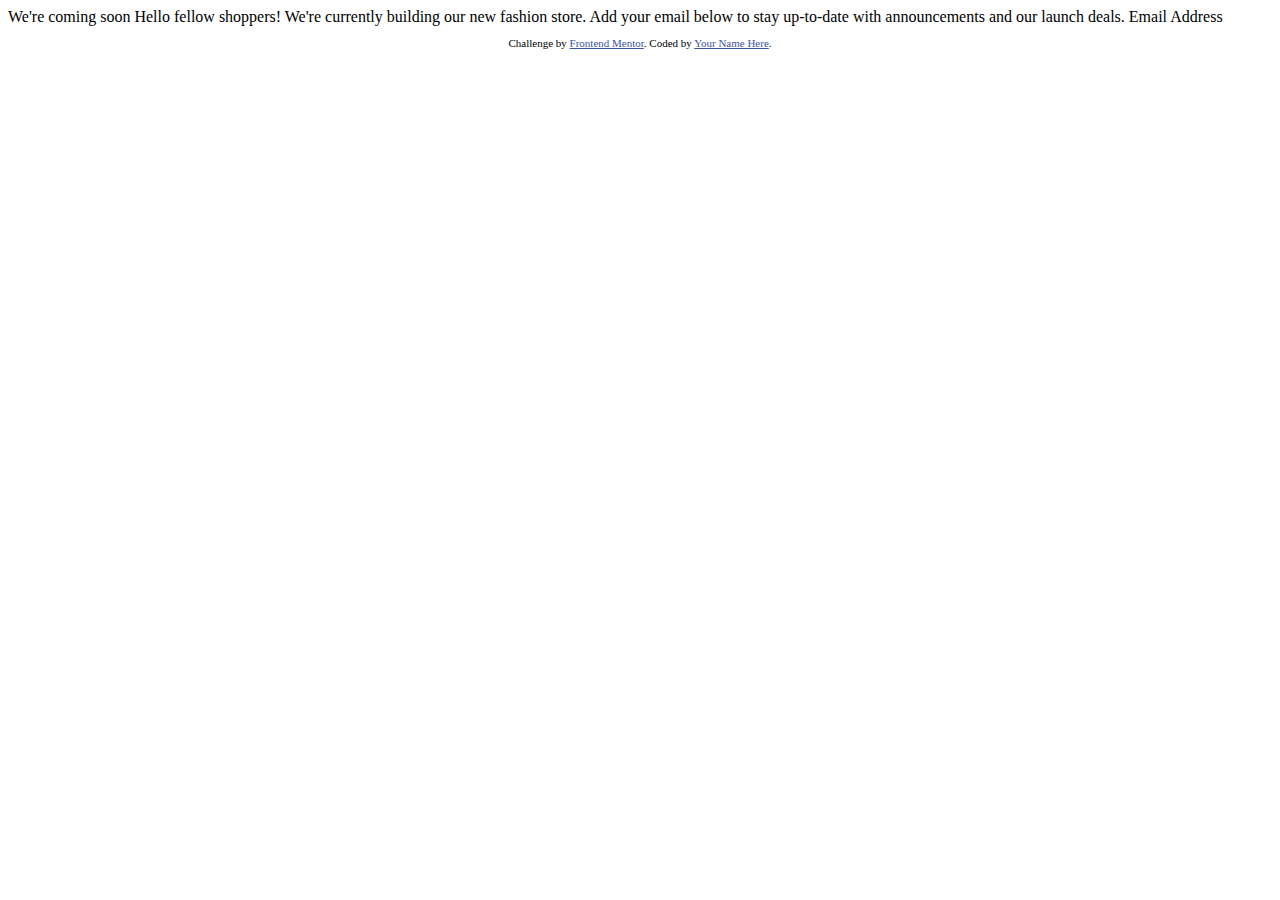
==== base-apparel-coming-soon-master/index.html @ 88986e2b "init commit projeto 6" ====
<!DOCTYPE html>
<html lang="en">
<head>
  <meta charset="UTF-8">
  <meta name="viewport" content="width=device-width, initial-scale=1.0"> <!-- displays site properly based on user's device -->

  <link rel="icon" type="image/png" sizes="32x32" href="./images/favicon-32x32.png">
  
  <title>Frontend Mentor | Base Apparel coming soon page</title>

  <!-- Feel free to remove these styles or customise in your own stylesheet 👍 -->
  <style>
    .attribution { font-size: 11px; text-align: center; }
    .attribution a { color: hsl(228, 45%, 44%); }
  </style>
</head>
<body>

  We're coming soon

  Hello fellow shoppers! We're currently building our new fashion store. 
  Add your email below to stay up-to-date with announcements and our launch deals.

  Email Address
  
  <footer>
    <p class="attribution">
      Challenge by <a href="https://www.frontendmentor.io?ref=challenge" target="_blank">Frontend Mentor</a>. 
      Coded by <a href="#">Your Name Here</a>.
    </p>
  </footer>
</body>
</html>
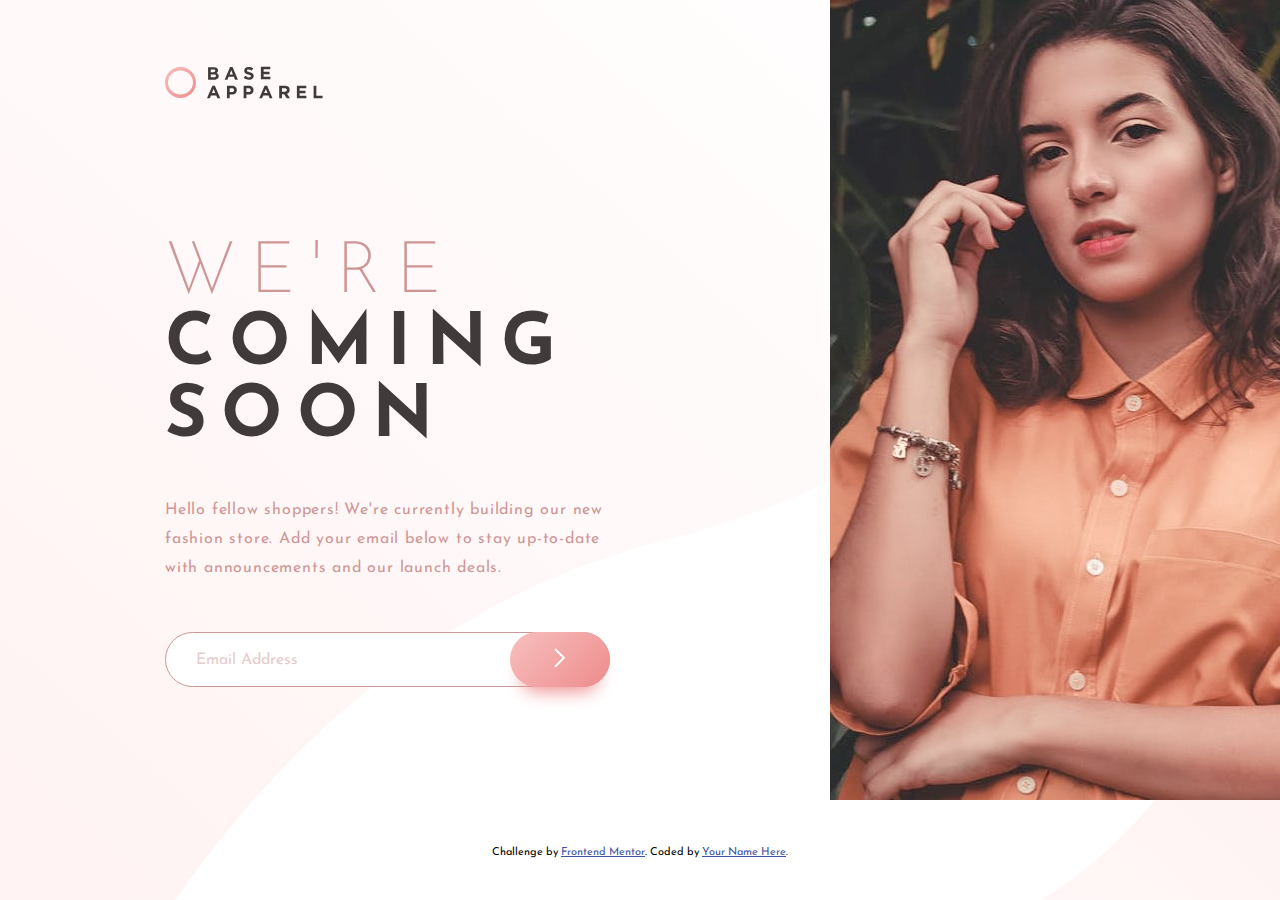
==== commit 226691eb: "add html css and js - some bug to fix" ====
--- a/base-apparel-coming-soon-master/index.html
+++ b/base-apparel-coming-soon-master/index.html
@@ -1,33 +1,85 @@
 <!DOCTYPE html>
 <html lang="en">
+
 <head>
   <meta charset="UTF-8">
-  <meta name="viewport" content="width=device-width, initial-scale=1.0"> <!-- displays site properly based on user's device -->
+  <meta name="viewport" content="width=device-width, initial-scale=1.0">
+  <!-- displays site properly based on user's device -->
 
   <link rel="icon" type="image/png" sizes="32x32" href="./images/favicon-32x32.png">
-  
+
+  <link href="https://fonts.googleapis.com/css2?family=Josefin+Sans:wght@300;400;600&display=swap" rel="stylesheet">
+  <link rel="stylesheet" type="text/css" href="style.css">
+
   <title>Frontend Mentor | Base Apparel coming soon page</title>
 
   <!-- Feel free to remove these styles or customise in your own stylesheet 👍 -->
   <style>
-    .attribution { font-size: 11px; text-align: center; }
-    .attribution a { color: hsl(228, 45%, 44%); }
+    .attribution {
+      font-size: 11px;
+      text-align: center;
+    }
+
+    .attribution a {
+      color: hsl(228, 45%, 44%);
+    }
   </style>
 </head>
+
 <body>
+  <main>
 
-  We're coming soon
+    <div class="content">
+      <div class="content-text">
 
-  Hello fellow shoppers! We're currently building our new fashion store. 
-  Add your email below to stay up-to-date with announcements and our launch deals.
+        <div class="logo">
+          <img id="logo" src="./images/logo.svg" alt="">
+        </div>
 
-  Email Address
-  
-  <footer>
-    <p class="attribution">
-      Challenge by <a href="https://www.frontendmentor.io?ref=challenge" target="_blank">Frontend Mentor</a>. 
-      Coded by <a href="#">Your Name Here</a>.
-    </p>
-  </footer>
+        <div class="title">
+          <h1>We're</h1>
+          <h1>coming </h1>
+          <h1>soon</h1>
+        </div>
+
+
+        <p>Hello fellow shoppers! We're currently building our new fashion store.
+          Add your email below to stay up-to-date with announcements and our launch deals.</p>
+
+        <div id="input-form">
+
+          <img src="./images/icon-error.svg" alt="" class="icon-error">
+          <input type="email" name="email" id="email" placeholder="Email Address" />
+          <span class="error">Please provide a valid email</span>
+          <button type="submit" id="btn-submit" class="btn-submit" onclick="validateEmail()">
+            <a><img src="./images/icon-arrow.svg" alt=""></a>
+          </button>
+
+        </div>
+
+      </div>
+
+      <!-- <div id="img-hero">
+        <img id="hero" src="./images/hero-desktop.jpg" alt="">
+      </div> -->
+
+      <picture id="img-hero">
+        <source srcset="./images/hero-mobile.jpg" media="(max-width: 400px)" class="hero-mobile">
+        <source srcset="./images/hero-desktop.jpg" media="(max-width: 1440px)">
+        <img id="hero" src="./images/hero-desktop.jpg" alt="">
+      </picture>
+
+    </div>
+
+    <footer>
+      <p class="attribution">
+        Challenge by <a href="https://www.frontendmentor.io?ref=challenge" target="_blank">Frontend Mentor</a>.
+        Coded by <a href="#">Your Name Here</a>.
+      </p>
+    </footer>
+
+  </main>
+  <script src="scripts.js"></script>
 </body>
+
 </html>--- a/base-apparel-coming-soon-master/style.css
+++ b/base-apparel-coming-soon-master/style.css
@@ -0,0 +1,163 @@
+:root {
+  --desaturated-red: hsl(0, 36%, 70%);
+  --soft-red: hsl(0, 93%, 68%);
+  --dark-grayish-red: hsl(0, 6%, 24%);
+}
+
+* {
+  margin: 0;
+  padding: 0;
+  box-sizing: border-box;
+  font-family: 'Josefin Sans', sans-serif;
+}
+
+body {
+  font-size: 16px;
+  background-image: url(./images/bg-pattern-desktop.svg);
+  background-repeat: no-repeat;
+  background-size: cover;
+}
+
+main {
+  width: 100vw;
+  height: 100vh;
+}
+
+.content {
+  display: flex;
+  flex-direction: row;
+  justify-content: space-around;
+}
+
+.content-text {
+  padding: 66px 220px 160px 165px;
+}
+
+.content-text p {
+  font-size: 16px;
+  color: var(--desaturated-red);
+  line-height: 1.8em;
+  letter-spacing: 0.05em;
+}
+
+.title {
+  font-size: 36px;
+  margin-top: 135px;
+  margin-bottom: 42px;
+}
+
+.title h1:nth-child(1) {
+  color: var(--desaturated-red);
+  font-weight: 200;
+  text-transform: uppercase;
+  letter-spacing: 0.2em;
+}
+
+.title h1 {
+  color: var(--dark-grayish-red);
+  text-transform: uppercase;
+  letter-spacing: 0.2em;
+}
+
+#input-form {
+  margin-top: 50px;
+}
+
+input {
+  height: 55px;
+  width: 445px;
+  border: 1px solid var(--desaturated-red);
+  border-radius: 50px;
+  display: inline-block;
+  outline: none;
+  padding-left: 30px;
+  color: var(--desaturated-red);
+  font-size: 16px;
+}
+
+input::placeholder {
+  color: var(--desaturated-red);
+  font-size: 16px;
+  opacity: 0.5;
+}
+
+#btn-submit {
+  width: 100px;
+  height: 55px;
+  border-radius: 50px;
+  background-image: linear-gradient(135deg, hsl(0, 80%, 86%), hsl(0, 74%, 74%));
+  box-shadow: 0px 16px 18px -12px rgb(238, 140, 140);
+  cursor: pointer;
+  border: none;
+  position: absolute;
+  left: 510px;
+}
+
+/* falta: hover e active button*/
+
+/*Ajustar posição dos erros*/
+.error {
+  position: absolute;
+  margin-top: 0px;
+  top: 722px;
+  left: 197px;
+  color: var(--soft-red);
+  display:none;
+}
+
+.icon-error {
+  top: 44px;
+  left: 305px;
+  position: relative;
+  z-index: 999;
+  display: none;
+}
+
+#mobile-hero {
+  display: none;
+}
+
+@media screen and (max-width: 675px) {
+
+  .content {
+    flex-direction: column;
+  }
+
+  .content-text {
+    padding: 30px 30px 90px 30px;
+  }
+
+  .content-text p {
+    text-align: center;
+  }
+
+  .title {
+    font-size: 24px;
+    margin-top: 135px;
+    margin-bottom: 42px;
+    text-align: center;
+  }
+
+  input {
+    height: 55px;
+    width: 100%;
+    font-size: 16px;
+  }
+
+  #btn-submit {
+    left: 247px;
+  }
+
+  .error {
+    font-size: 14px;
+    top: 918px;
+    left: 62px
+  }
+
+  .icon-error {
+    top: 40px;
+    left: 186px
+  }
+  
+
+}